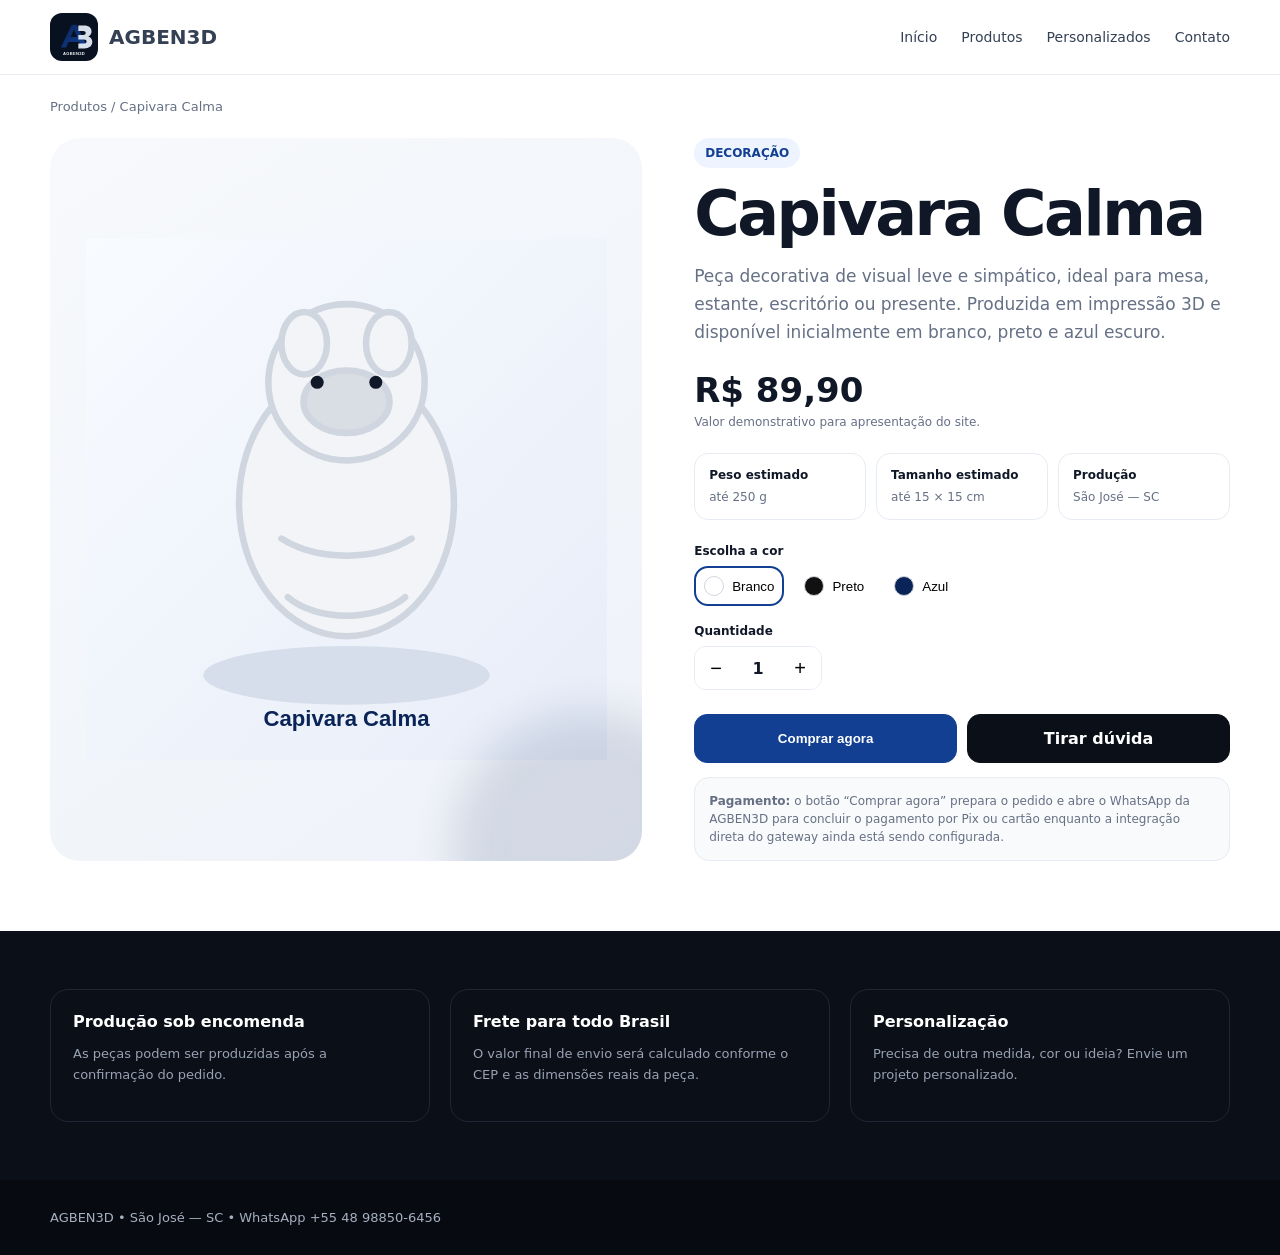
==== produto.html @ 3e8972e5 "Criar página de detalhes do produto" ====
<!doctype html><html lang="pt-BR"><head><meta charset="utf-8"><meta name="viewport" content="width=device-width,initial-scale=1"><title>Produto — AGBEN3D</title><style>:root{--b:#123f91;--bd:#0b2458;--k:#0b0f18;--m:#667085;--l:#e7ebf2;--s:#f7f9fc}*{box-sizing:border-box}body{margin:0;font-family:Inter,system-ui,sans-serif;color:#101828;background:#fff}a{text-decoration:none;color:inherit}.wrap{width:min(1180px,calc(100% - 32px));margin:auto}header{position:sticky;top:0;z-index:20;background:rgba(255,255,255,.96);backdrop-filter:blur(14px);border-bottom:1px solid var(--l)}.nav{height:74px;display:flex;align-items:center;gap:24px}.brand{display:flex;align-items:center;gap:11px;margin-right:auto}.brand img{width:48px;height:48px;border-radius:12px}.brand b{font-size:20px}.nav a{font-size:14px;color:#344054}.crumb{padding:24px 0;color:#667085;font-size:13px}.product{display:grid;grid-template-columns:1.05fr .95fr;gap:52px;padding-bottom:70px}.visual{background:linear-gradient(145deg,#f7f9fc,#eef2f8);border-radius:30px;overflow:hidden;min-height:560px;display:grid;place-items:center;position:relative}.visual:after{content:"";position:absolute;inset:auto -80px -120px auto;width:270px;height:270px;border-radius:50%;background:#0b2458;filter:blur(20px);opacity:.12}.visual img{width:88%;height:88%;object-fit:contain;transition:.35s}.visual:hover img{transform:scale(1.025)}.tag{display:inline-flex;background:#eef4ff;color:var(--b);padding:8px 11px;border-radius:999px;font-size:12px;font-weight:800}.info h1{font-size:clamp(38px,5vw,62px);line-height:1;letter-spacing:-.04em;margin:15px 0}.desc{font-size:17px;line-height:1.65;color:#667085}.price{font-size:34px;font-weight:900;margin:24px 0 5px}.small{font-size:12px;color:#667085}.specs{display:grid;grid-template-columns:repeat(3,1fr);gap:10px;margin:24px 0}.spec{border:1px solid var(--l);border-radius:14px;padding:14px;background:#fff}.spec b{display:block;font-size:12px;margin-bottom:4px}.spec span{color:#667085;font-size:12px}.label{font-size:12px;font-weight:800;margin:18px 0 8px}.colors{display:flex;gap:10px}.color{border:2px solid transparent;border-radius:14px;padding:8px;display:flex;gap:8px;align-items:center;background:#fff;cursor:pointer}.color.active{border-color:var(--b)}.dot{width:20px;height:20px;border-radius:50%;border:1px solid #d0d5dd}.w{background:#fff}.k{background:#111}.n{background:#0b2458}.qty{display:flex;align-items:center;border:1px solid var(--l);border-radius:12px;width:max-content;overflow:hidden}.qty button{width:42px;height:42px;border:0;background:#fff;font-size:20px;cursor:pointer}.qty span{width:42px;text-align:center;font-weight:800}.buyrow{display:grid;grid-template-columns:1fr 1fr;gap:10px;margin-top:24px}.btn{border:1px solid var(--l);border-radius:13px;padding:14px 16px;text-align:center;font-weight:850;cursor:pointer;background:#fff}.btn.primary{background:var(--b);color:#fff;border-color:var(--b)}.btn.black{background:#0b0f18;color:#fff;border-color:#0b0f18}.notice{margin-top:14px;background:#f9fafb;border:1px solid var(--l);border-radius:15px;padding:14px;color:#667085;font-size:12px;line-height:1.5}.blackband{background:#0b0f18;color:white;padding:58px 0}.blackband .grid{display:grid;grid-template-columns:repeat(3,1fr);gap:20px}.blackband article{border:1px solid #202633;border-radius:18px;padding:22px}.blackband p{color:#98a2b3;line-height:1.6;font-size:13px}footer{background:#070a10;color:#a7b0c0;padding:30px 0;font-size:13px}@media(max-width:850px){.nav>a:not(.brand){display:none}.product{grid-template-columns:1fr}.visual{min-height:390px}.specs{grid-template-columns:1fr 1fr}.blackband .grid{grid-template-columns:1fr}}@media(max-width:540px){.buyrow{grid-template-columns:1fr}.specs{grid-template-columns:1fr}}</style></head><body><header><div class="wrap nav"><a class="brand" href="index.html"><img src="assets/logo.svg"><b>AGBEN3D</b></a><a href="index.html">Início</a><a href="produtos.html">Produtos</a><a href="index.html#personalizados">Personalizados</a><a href="index.html#contato">Contato</a></div></header><main class="wrap"><div class="crumb"><a href="produtos.html">Produtos</a> / <span id="crumb">Produto</span></div><section class="product"><div class="visual"><img id="image" src="assets/capivara.svg" alt="Produto AGBEN3D"></div><div class="info"><span class="tag" id="cat">DECORAÇÃO</span><h1 id="name">Capivara Calma</h1><p class="desc" id="desc"></p><div class="price" id="price">R$ 89,90</div><div class="small">Valor demonstrativo para apresentação do site.</div><div class="specs"><div class="spec"><b>Peso estimado</b><span>até 250 g</span></div><div class="spec"><b>Tamanho estimado</b><span>até 15 × 15 cm</span></div><div class="spec"><b>Produção</b><span>São José — SC</span></div></div><div class="label">Escolha a cor</div><div class="colors"><button class="color active" data-color="Branco"><span class="dot w"></span>Branco</button><button class="color" data-color="Preto"><span class="dot k"></span>Preto</button><button class="color" data-color="Azul escuro"><span class="dot n"></span>Azul</button></div><div class="label">Quantidade</div><div class="qty"><button id="minus">−</button><span id="q">1</span><button id="plus">+</button></div><div class="buyrow"><button class="btn primary" id="buy">Comprar agora</button><a class="btn black" href="https://wa.me/5548988506456" target="_blank">Tirar dúvida</a></div><div class="notice"><b>Pagamento:</b> o botão “Comprar agora” prepara o pedido e abre o WhatsApp da AGBEN3D para concluir o pagamento por Pix ou cartão enquanto a integração direta do gateway ainda está sendo configurada.</div></div></section></main><section class="blackband"><div class="wrap"><div class="grid"><article><b>Produção sob encomenda</b><p>As peças podem ser produzidas após a confirmação do pedido.</p></article><article><b>Frete para todo Brasil</b><p>O valor final de envio será calculado conforme o CEP e as dimensões reais da peça.</p></article><article><b>Personalização</b><p>Precisa de outra medida, cor ou ideia? Envie um projeto personalizado.</p></article></div></div></section><footer><div class="wrap">AGBEN3D • São José — SC • WhatsApp +55 48 98850-6456</div></footer><script>const data={capivara:{n:'Capivara Calma',c:'Decoração',p:'89,90',i:'assets/capivara.svg',d:'Peça decorativa de visual leve e simpático, ideal para mesa, estante, escritório ou presente. Produzida em impressão 3D e disponível inicialmente em branco, preto e azul escuro.'},gatos:{n:'Gatos Decorativos',c:'Decoração',p:'99,90',i:'assets/gatos.svg',d:'Kit decorativo com dois gatos de linhas modernas, pensado para salas, quartos, escritórios e espaços criativos.'},'gato-geometrico':{n:'Gato Geométrico',c:'Decoração',p:'79,90',i:'assets/gato-geometrico.svg',d:'Escultura de gato com linguagem geométrica e acabamento contemporâneo. Uma peça compacta para decoração moderna.'},leitor:{n:'Leitor Abstrato',c:'Presentes',p:'89,90',i:'assets/leitor.svg',d:'Escultura abstrata inspirada em leitura e tranquilidade. Combina com estantes, bibliotecas, salas e escritórios.'},'suporte-livros':{n:'Suporte para Livros',c:'Organização',p:'69,90',i:'assets/suporte-livros.svg',d:'Aparador decorativo para organizar livros com personalidade, unindo função e estética em uma única peça.'}};const id=new URLSearchParams(location.search).get('id')||'capivara',x=data[id]||data.capivara;name.textContent=x.n;crumb.textContent=x.n;cat.textContent=x.c.toUpperCase();price.textContent='R$ '+x.p;image.src=x.i;desc.textContent=x.d;let qty=1,color='Branco';const q=document.getElementById('q');plus.onclick=()=>q.textContent=++qty;minus.onclick=()=>{qty=Math.max(1,qty-1);q.textContent=qty};document.querySelectorAll('.color').forEach(b=>b.onclick=()=>{document.querySelectorAll('.color').forEach(z=>z.classList.remove('active'));b.classList.add('active');color=b.dataset.color});buy.onclick=()=>{const msg=`Olá AGBEN3D! Quero comprar:%0A%0AProduto: ${encodeURIComponent(x.n)}%0ACor: ${encodeURIComponent(color)}%0AQuantidade: ${qty}%0AValor unitário: R$ ${x.p}%0A%0AQuero finalizar o pagamento e calcular o frete.`;location.href='https://wa.me/5548988506456?text='+msg}</script></body></html>
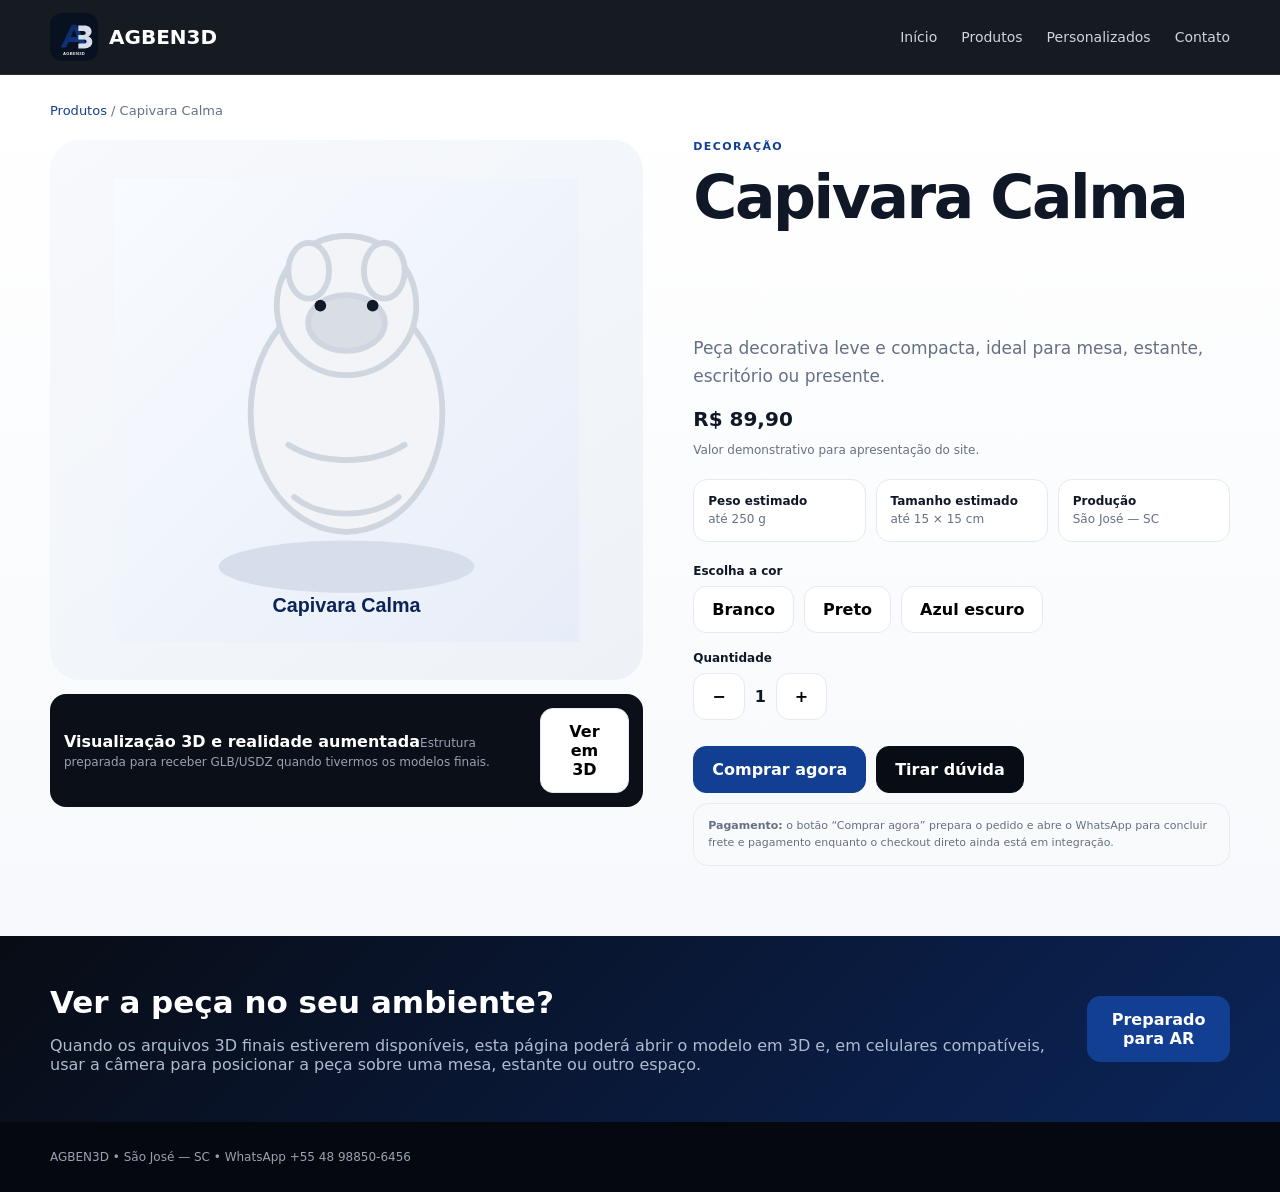
==== commit f89e87f0: "Preparar página de produto para visualização 3D e AR" ====
--- a/produto.html
+++ b/produto.html
@@ -1 +1 @@
-<!doctype html><html lang="pt-BR"><head><meta charset="utf-8"><meta name="viewport" content="width=device-width,initial-scale=1"><title>Produto — AGBEN3D</title><style>:root{--b:#123f91;--bd:#0b2458;--k:#0b0f18;--m:#667085;--l:#e7ebf2;--s:#f7f9fc}*{box-sizing:border-box}body{margin:0;font-family:Inter,system-ui,sans-serif;color:#101828;background:#fff}a{text-decoration:none;color:inherit}.wrap{width:min(1180px,calc(100% - 32px));margin:auto}header{position:sticky;top:0;z-index:20;background:rgba(255,255,255,.96);backdrop-filter:blur(14px);border-bottom:1px solid var(--l)}.nav{height:74px;display:flex;align-items:center;gap:24px}.brand{display:flex;align-items:center;gap:11px;margin-right:auto}.brand img{width:48px;height:48px;border-radius:12px}.brand b{font-size:20px}.nav a{font-size:14px;color:#344054}.crumb{padding:24px 0;color:#667085;font-size:13px}.product{display:grid;grid-template-columns:1.05fr .95fr;gap:52px;padding-bottom:70px}.visual{background:linear-gradient(145deg,#f7f9fc,#eef2f8);border-radius:30px;overflow:hidden;min-height:560px;display:grid;place-items:center;position:relative}.visual:after{content:"";position:absolute;inset:auto -80px -120px auto;width:270px;height:270px;border-radius:50%;background:#0b2458;filter:blur(20px);opacity:.12}.visual img{width:88%;height:88%;object-fit:contain;transition:.35s}.visual:hover img{transform:scale(1.025)}.tag{display:inline-flex;background:#eef4ff;color:var(--b);padding:8px 11px;border-radius:999px;font-size:12px;font-weight:800}.info h1{font-size:clamp(38px,5vw,62px);line-height:1;letter-spacing:-.04em;margin:15px 0}.desc{font-size:17px;line-height:1.65;color:#667085}.price{font-size:34px;font-weight:900;margin:24px 0 5px}.small{font-size:12px;color:#667085}.specs{display:grid;grid-template-columns:repeat(3,1fr);gap:10px;margin:24px 0}.spec{border:1px solid var(--l);border-radius:14px;padding:14px;background:#fff}.spec b{display:block;font-size:12px;margin-bottom:4px}.spec span{color:#667085;font-size:12px}.label{font-size:12px;font-weight:800;margin:18px 0 8px}.colors{display:flex;gap:10px}.color{border:2px solid transparent;border-radius:14px;padding:8px;display:flex;gap:8px;align-items:center;background:#fff;cursor:pointer}.color.active{border-color:var(--b)}.dot{width:20px;height:20px;border-radius:50%;border:1px solid #d0d5dd}.w{background:#fff}.k{background:#111}.n{background:#0b2458}.qty{display:flex;align-items:center;border:1px solid var(--l);border-radius:12px;width:max-content;overflow:hidden}.qty button{width:42px;height:42px;border:0;background:#fff;font-size:20px;cursor:pointer}.qty span{width:42px;text-align:center;font-weight:800}.buyrow{display:grid;grid-template-columns:1fr 1fr;gap:10px;margin-top:24px}.btn{border:1px solid var(--l);border-radius:13px;padding:14px 16px;text-align:center;font-weight:850;cursor:pointer;background:#fff}.btn.primary{background:var(--b);color:#fff;border-color:var(--b)}.btn.black{background:#0b0f18;color:#fff;border-color:#0b0f18}.notice{margin-top:14px;background:#f9fafb;border:1px solid var(--l);border-radius:15px;padding:14px;color:#667085;font-size:12px;line-height:1.5}.blackband{background:#0b0f18;color:white;padding:58px 0}.blackband .grid{display:grid;grid-template-columns:repeat(3,1fr);gap:20px}.blackband article{border:1px solid #202633;border-radius:18px;padding:22px}.blackband p{color:#98a2b3;line-height:1.6;font-size:13px}footer{background:#070a10;color:#a7b0c0;padding:30px 0;font-size:13px}@media(max-width:850px){.nav>a:not(.brand){display:none}.product{grid-template-columns:1fr}.visual{min-height:390px}.specs{grid-template-columns:1fr 1fr}.blackband .grid{grid-template-columns:1fr}}@media(max-width:540px){.buyrow{grid-template-columns:1fr}.specs{grid-template-columns:1fr}}</style></head><body><header><div class="wrap nav"><a class="brand" href="index.html"><img src="assets/logo.svg"><b>AGBEN3D</b></a><a href="index.html">Início</a><a href="produtos.html">Produtos</a><a href="index.html#personalizados">Personalizados</a><a href="index.html#contato">Contato</a></div></header><main class="wrap"><div class="crumb"><a href="produtos.html">Produtos</a> / <span id="crumb">Produto</span></div><section class="product"><div class="visual"><img id="image" src="assets/capivara.svg" alt="Produto AGBEN3D"></div><div class="info"><span class="tag" id="cat">DECORAÇÃO</span><h1 id="name">Capivara Calma</h1><p class="desc" id="desc"></p><div class="price" id="price">R$ 89,90</div><div class="small">Valor demonstrativo para apresentação do site.</div><div class="specs"><div class="spec"><b>Peso estimado</b><span>até 250 g</span></div><div class="spec"><b>Tamanho estimado</b><span>até 15 × 15 cm</span></div><div class="spec"><b>Produção</b><span>São José — SC</span></div></div><div class="label">Escolha a cor</div><div class="colors"><button class="color active" data-color="Branco"><span class="dot w"></span>Branco</button><button class="color" data-color="Preto"><span class="dot k"></span>Preto</button><button class="color" data-color="Azul escuro"><span class="dot n"></span>Azul</button></div><div class="label">Quantidade</div><div class="qty"><button id="minus">−</button><span id="q">1</span><button id="plus">+</button></div><div class="buyrow"><button class="btn primary" id="buy">Comprar agora</button><a class="btn black" href="https://wa.me/5548988506456" target="_blank">Tirar dúvida</a></div><div class="notice"><b>Pagamento:</b> o botão “Comprar agora” prepara o pedido e abre o WhatsApp da AGBEN3D para concluir o pagamento por Pix ou cartão enquanto a integração direta do gateway ainda está sendo configurada.</div></div></section></main><section class="blackband"><div class="wrap"><div class="grid"><article><b>Produção sob encomenda</b><p>As peças podem ser produzidas após a confirmação do pedido.</p></article><article><b>Frete para todo Brasil</b><p>O valor final de envio será calculado conforme o CEP e as dimensões reais da peça.</p></article><article><b>Personalização</b><p>Precisa de outra medida, cor ou ideia? Envie um projeto personalizado.</p></article></div></div></section><footer><div class="wrap">AGBEN3D • São José — SC • WhatsApp +55 48 98850-6456</div></footer><script>const data={capivara:{n:'Capivara Calma',c:'Decoração',p:'89,90',i:'assets/capivara.svg',d:'Peça decorativa de visual leve e simpático, ideal para mesa, estante, escritório ou presente. Produzida em impressão 3D e disponível inicialmente em branco, preto e azul escuro.'},gatos:{n:'Gatos Decorativos',c:'Decoração',p:'99,90',i:'assets/gatos.svg',d:'Kit decorativo com dois gatos de linhas modernas, pensado para salas, quartos, escritórios e espaços criativos.'},'gato-geometrico':{n:'Gato Geométrico',c:'Decoração',p:'79,90',i:'assets/gato-geometrico.svg',d:'Escultura de gato com linguagem geométrica e acabamento contemporâneo. Uma peça compacta para decoração moderna.'},leitor:{n:'Leitor Abstrato',c:'Presentes',p:'89,90',i:'assets/leitor.svg',d:'Escultura abstrata inspirada em leitura e tranquilidade. Combina com estantes, bibliotecas, salas e escritórios.'},'suporte-livros':{n:'Suporte para Livros',c:'Organização',p:'69,90',i:'assets/suporte-livros.svg',d:'Aparador decorativo para organizar livros com personalidade, unindo função e estética em uma única peça.'}};const id=new URLSearchParams(location.search).get('id')||'capivara',x=data[id]||data.capivara;name.textContent=x.n;crumb.textContent=x.n;cat.textContent=x.c.toUpperCase();price.textContent='R$ '+x.p;image.src=x.i;desc.textContent=x.d;let qty=1,color='Branco';const q=document.getElementById('q');plus.onclick=()=>q.textContent=++qty;minus.onclick=()=>{qty=Math.max(1,qty-1);q.textContent=qty};document.querySelectorAll('.color').forEach(b=>b.onclick=()=>{document.querySelectorAll('.color').forEach(z=>z.classList.remove('active'));b.classList.add('active');color=b.dataset.color});buy.onclick=()=>{const msg=`Olá AGBEN3D! Quero comprar:%0A%0AProduto: ${encodeURIComponent(x.n)}%0ACor: ${encodeURIComponent(color)}%0AQuantidade: ${qty}%0AValor unitário: R$ ${x.p}%0A%0AQuero finalizar o pagamento e calcular o frete.`;location.href='https://wa.me/5548988506456?text='+msg}</script></body></html>+<!doctype html><html lang="pt-BR"><head><meta charset="utf-8"><meta name="viewport" content="width=device-width,initial-scale=1"><title>Produto — AGBEN3D</title><link rel="icon" type="image/svg+xml" href="assets/favicon.svg"><link rel="stylesheet" href="assets/v4.css"></head><body><header><div class="wrap nav"><a class="brand" href="index.html"><img src="assets/logo.svg" alt="AGBEN3D"><b>AGBEN3D</b></a><a href="index.html">Início</a><a href="produtos.html">Produtos</a><a href="index.html#personalizados">Personalizados</a><a href="index.html#contato">Contato</a></div></header><main class="productPage"><div class="wrap"><div style="padding:0 0 22px;color:#667085;font-size:13px"><a href="produtos.html" style="color:#123f91">Produtos</a> / <span id="crumb">Produto</span></div><section class="productGrid"><div><div class="productVisual"><img id="image" src="assets/capivara.svg" alt="Produto AGBEN3D"></div><div class="viewerBox"><div><b>Visualização 3D e realidade aumentada</b><span>Estrutura preparada para receber GLB/USDZ quando tivermos os modelos finais.</span></div><button class="btn" id="viewerBtn">Ver em 3D</button></div></div><div class="productInfo"><div class="eyebrow" id="cat">DECORAÇÃO</div><h1 id="name">Capivara Calma</h1><p class="desc" id="desc"></p><div class="price" id="price">R$ 89,90</div><div style="font-size:12px;color:#667085">Valor demonstrativo para apresentação do site.</div><div class="specs"><div class="spec"><b>Peso estimado</b><span>até 250 g</span></div><div class="spec"><b>Tamanho estimado</b><span>até 15 × 15 cm</span></div><div class="spec"><b>Produção</b><span>São José — SC</span></div></div><div style="font-size:12px;font-weight:800;margin:18px 0 8px">Escolha a cor</div><div id="colors" style="display:flex;gap:10px;flex-wrap:wrap"><button class="btn color active" data-color="Branco">Branco</button><button class="btn color" data-color="Preto">Preto</button><button class="btn color" data-color="Azul escuro">Azul escuro</button></div><div style="font-size:12px;font-weight:800;margin:18px 0 8px">Quantidade</div><div style="display:flex;align-items:center;gap:10px"><button class="btn" id="minus">−</button><b id="q">1</b><button class="btn" id="plus">+</button></div><div class="actions"><button class="btn primary" id="buy">Comprar agora</button><a class="btn black" href="https://wa.me/5548988506456" target="_blank">Tirar dúvida</a></div><div class="note" style="margin-top:14px;background:#f9fafb;border:1px solid #e7ebf2;border-radius:15px;padding:14px"><b>Pagamento:</b> o botão “Comprar agora” prepara o pedido e abre o WhatsApp para concluir frete e pagamento enquanto o checkout direto ainda está em integração.</div></div></section></div></main><section class="contactBand"><div class="wrap"><div><h2 style="font-size:31px;margin:0 0 8px">Ver a peça no seu ambiente?</h2><p>Quando os arquivos 3D finais estiverem disponíveis, esta página poderá abrir o modelo em 3D e, em celulares compatíveis, usar a câmera para posicionar a peça sobre uma mesa, estante ou outro espaço.</p></div><button class="btn primary" id="arBtn">Preparado para AR</button></div></section><footer><div class="wrap">AGBEN3D • São José — SC • WhatsApp +55 48 98850-6456</div></footer><script src="assets/v4.js"></script><script>const data=Object.fromEntries(AGBEN_PRODUCTS.map(x=>[x.id,x]));const id=new URLSearchParams(location.search).get('id')||'capivara',x=data[id]||AGBEN_PRODUCTS[0];name.textContent=x.n;crumb.textContent=x.n;cat.textContent=x.c.toUpperCase();price.textContent='R$ '+x.p;image.src=x.i;desc.textContent=x.d;let qty=1,color='Branco';plus.onclick=()=>q.textContent=++qty;minus.onclick=()=>{qty=Math.max(1,qty-1);q.textContent=qty};document.querySelectorAll('.color').forEach(b=>b.onclick=()=>{document.querySelectorAll('.color').forEach(z=>z.classList.remove('active'));b.classList.add('active');color=b.dataset.color});buy.onclick=()=>{const msg=`Olá AGBEN3D! Quero comprar:%0A%0AProduto: ${encodeURIComponent(x.n)}%0ACor: ${encodeURIComponent(color)}%0AQuantidade: ${qty}%0AValor unitário: R$ ${x.p}%0A%0AQuero finalizar o pagamento e calcular o frete.`;location.href='https://wa.me/5548988506456?text='+msg};function soon(){alert('A visualização 3D/AR já está preparada no layout. Assim que tivermos o modelo GLB/USDZ da peça, ativamos o giro 3D e a câmera do celular.')};viewerBtn.onclick=soon;arBtn.onclick=soon;</script></body></html>
--- a/assets/v4.css
+++ b/assets/v4.css
@@ -0,0 +1 @@
+:root{--b:#123f91;--bd:#0b2458;--k:#080c14;--k2:#111827;--m:#667085;--l:#e5e9f1;--s:#f6f8fb;--w:#fff;--sh:0 18px 50px rgba(8,15,28,.10)}*{box-sizing:border-box}html{scroll-behavior:smooth}body{margin:0;font-family:Inter,system-ui,-apple-system,sans-serif;color:#101828;background:#fff}a{text-decoration:none;color:inherit}button,input,select,textarea{font:inherit}.wrap{width:min(1180px,calc(100% - 32px));margin:auto}.reveal{opacity:0;transform:translateY(20px);transition:.7s ease}.reveal.on{opacity:1;transform:none}header{position:sticky;top:0;z-index:50;background:rgba(8,12,20,.94);backdrop-filter:blur(14px);border-bottom:1px solid rgba(255,255,255,.08);color:#fff}.nav{height:74px;display:flex;align-items:center;gap:24px}.brand{display:flex;align-items:center;gap:11px;margin-right:auto}.brand img{width:48px;height:48px;border-radius:12px}.brand b{font-size:20px}.nav>a:not(.brand){font-size:14px;color:#d0d5dd}.nav>a:hover{color:#8fb0ff}.hero{padding:64px 0 50px;background:linear-gradient(135deg,#fff 0 58%,#07101f 58% 78%,#123f91 100%);overflow:hidden}.heroGrid{display:grid;grid-template-columns:1fr 1fr;gap:48px;align-items:center}.eyebrow{font-size:11px;font-weight:900;letter-spacing:.13em;text-transform:uppercase;color:var(--b)}h1{font-size:clamp(48px,6vw,76px);line-height:.98;letter-spacing:-.045em;margin:18px 0;min-height:150px}.hero p{font-size:18px;line-height:1.65;color:var(--m);max-width:620px;min-height:62px}.actions{display:flex;gap:10px;flex-wrap:wrap;margin-top:26px}.btn{display:inline-flex;align-items:center;justify-content:center;border-radius:13px;padding:13px 18px;border:1px solid var(--l);font-weight:850;cursor:pointer;background:#fff;transition:.22s}.btn:hover{transform:translateY(-2px);box-shadow:0 12px 28px rgba(8,15,28,.10)}.btn.primary{background:var(--b);color:#fff;border-color:var(--b)}.btn.black{background:var(--k);color:#fff;border-color:var(--k)}.trust{display:flex;gap:14px;flex-wrap:wrap;margin-top:28px}.trust div{padding:12px 14px;border:1px solid var(--l);border-radius:14px;background:#fff;box-shadow:0 10px 24px rgba(8,15,28,.05);font-size:12px;color:#475467}.trust b{display:block;color:#101828;font-size:13px}.visual{position:relative;min-height:470px}.orb{position:absolute;width:380px;height:380px;border-radius:50%;right:30px;top:24px;background:radial-gradient(circle at 35% 30%,#315fc5,#123f91 35%,#071328 75%);animation:float 6s ease-in-out infinite}.show{position:absolute;border:1px solid rgba(255,255,255,.16);background:#fff;border-radius:26px;overflow:hidden;box-shadow:0 22px 55px rgba(0,0,0,.22);transition:.45s;animation:float 7s ease-in-out infinite}.show.main{width:290px;height:330px;right:145px;top:68px;transform:rotate(-2deg)}.show.side{width:205px;height:230px;right:0;bottom:4px;transform:rotate(3deg);animation-delay:-2s}.show img{width:100%;height:100%;object-fit:cover}.blackStrip{background:#080c14;color:#fff}.blackStrip .wrap{display:grid;grid-template-columns:repeat(3,1fr);gap:1px;background:#202633}.blackStrip div>div{background:#080c14;padding:23px}.blackStrip span{display:block;color:#98a2b3;font-size:12px;margin-top:5px}.section{padding:74px 0}.head{display:flex;justify-content:space-between;gap:20px;align-items:end;margin-bottom:28px}.head h2{margin:0 0 7px;font-size:36px;letter-spacing:-.03em}.head p{margin:0;color:var(--m)}.link{color:var(--b);font-weight:850}.products{display:grid;grid-template-columns:repeat(5,1fr);gap:16px}.card{border:1px solid var(--l);border-radius:20px;overflow:hidden;background:#fff;box-shadow:0 10px 28px rgba(16,24,40,.05);transition:.28s}.card:hover{transform:translateY(-6px);box-shadow:0 18px 38px rgba(16,24,40,.11)}.pic{aspect-ratio:1/1;background:var(--s);overflow:hidden}.pic img{width:100%;height:100%;object-fit:cover;transition:.35s}.card:hover img{transform:scale(1.04)}.cb{padding:15px}.cb small{color:var(--b);font-weight:850}.cb h3{font-size:16px;margin:6px 0}.price{font-size:20px;font-weight:900;margin:12px 0}.meta{font-size:11px;color:var(--m);display:flex;gap:8px;flex-wrap:wrap}.view{display:block;margin-top:13px;padding:10px;text-align:center;border-radius:11px;background:#f7f9fc;border:1px solid var(--l);font-size:12px;font-weight:850}.projectSection{padding:78px 0;background:linear-gradient(180deg,#f6f8fb,#fff)}.project{display:grid;grid-template-columns:.9fr 1.1fr;gap:24px}.idea{background:linear-gradient(145deg,#080c14 0,#111827 55%,#0b2458 100%);color:#fff;border-radius:30px;padding:38px;position:relative;overflow:hidden;box-shadow:var(--sh)}.idea:before{content:"3D";position:absolute;right:-10px;bottom:-34px;font-size:170px;font-weight:900;color:rgba(255,255,255,.045)}.idea h2{font-size:44px;line-height:1.02;letter-spacing:-.04em;margin:14px 0}.idea p{color:#c6cfdd;line-height:1.7}.steps{display:grid;gap:12px;margin-top:28px}.step{display:flex;gap:12px}.num{width:32px;height:32px;flex:0 0 32px;border-radius:50%;display:grid;place-items:center;background:#fff;color:#0b2458;font-weight:900}.step b{display:block}.step span{color:#98a2b3;font-size:12px}.form{background:#fff;border:1px solid var(--l);border-radius:30px;padding:28px;box-shadow:var(--sh)}.form h3{font-size:27px;margin:0 0 6px}.form>p{color:var(--m);font-size:13px;margin:0 0 22px}.fields{display:grid;grid-template-columns:1fr 1fr;gap:13px}.field{display:grid;gap:6px}.field.full{grid-column:1/-1}.field label{font-size:11px;font-weight:850;color:#344054}.field input,.field select,.field textarea{border:1px solid #d8dee8;border-radius:12px;padding:12px 13px;outline:none}.field input:focus,.field select:focus,.field textarea:focus{border-color:#7898dc;box-shadow:0 0 0 3px rgba(18,63,145,.08)}.field textarea{min-height:105px;resize:vertical}.note{font-size:11px!important;line-height:1.5;color:#667085!important;margin-top:10px!important}.form .btn{width:100%;margin-top:16px}.how{display:grid;grid-template-columns:repeat(3,1fr);gap:18px}.how article{border:1px solid var(--l);border-radius:20px;padding:24px;background:#fff;transition:.25s}.how article:hover{transform:translateY(-4px)}.how p{color:var(--m);font-size:13px;line-height:1.55}.contactBand{background:linear-gradient(135deg,#080c14,#0b2458);color:#fff;padding:48px 0}.contactBand .wrap{display:flex;justify-content:space-between;gap:24px;align-items:center}.contactBand p{color:#aebbd1;margin-bottom:0}footer{background:#05080e;color:#98a2b3;padding:28px 0;font-size:12px}.wa{position:fixed;right:18px;bottom:18px;width:56px;height:56px;border-radius:50%;display:grid;place-items:center;background:#123f91;color:#fff;font-weight:900;box-shadow:0 12px 26px rgba(18,63,145,.3);z-index:60}.catalogHero{padding:58px 0;background:linear-gradient(135deg,#fff 0 55%,#080c14 55% 78%,#123f91 100%)}.catalogHero h1{font-size:clamp(40px,6vw,68px);margin:0 0 14px;max-width:700px}.catalogHero p{max-width:650px;color:var(--m);font-size:17px;line-height:1.6}.tools{display:flex;justify-content:space-between;gap:16px;align-items:center;padding:30px 0 20px}.filters{display:flex;gap:8px;flex-wrap:wrap}.filter{border:1px solid var(--l);background:#fff;padding:9px 13px;border-radius:999px;cursor:pointer}.filter.active{background:var(--k);color:#fff;border-color:var(--k)}.grid4{display:grid;grid-template-columns:repeat(4,1fr);gap:16px;padding-bottom:68px}.grid4 .card .body{padding:14px}.grid4 .card .body h3{font-size:16px;margin:6px 0}.grid4 .card .body p{font-size:12px;color:var(--m);line-height:1.45;min-height:52px}.grid4 .card .img{aspect-ratio:1/1;background:var(--s)}.grid4 .card .img img{width:100%;height:100%;object-fit:cover}.grid4 .price{font-size:19px}.catalogActions{display:flex;gap:8px;margin-top:12px}.catalogActions a{flex:1;text-align:center;padding:9px;border-radius:10px;border:1px solid var(--l);font-size:12px;font-weight:850}.catalogActions .buy{background:var(--b);color:#fff;border-color:var(--b)}.productPage{padding:28px 0 70px;background:linear-gradient(180deg,#fff,#f7f9fc)}.productGrid{display:grid;grid-template-columns:1.05fr .95fr;gap:50px}.productVisual{background:linear-gradient(145deg,#f7f9fc,#eef2f8);border-radius:30px;min-height:540px;display:grid;place-items:center;overflow:hidden;position:relative}.productVisual img{width:86%;height:86%;object-fit:contain}.viewerBox{margin-top:14px;padding:14px;border-radius:16px;background:#0b0f18;color:#fff;display:flex;justify-content:space-between;gap:10px;align-items:center}.viewerBox span{font-size:12px;color:#98a2b3}.productInfo h1{font-size:clamp(38px,5vw,60px);line-height:1;letter-spacing:-.04em;margin:14px 0}.productInfo .desc{font-size:17px;color:var(--m);line-height:1.65}.specs{display:grid;grid-template-columns:repeat(3,1fr);gap:10px;margin:22px 0}.spec{border:1px solid var(--l);border-radius:14px;padding:14px;background:#fff}.spec b{display:block;font-size:12px}.spec span{font-size:12px;color:var(--m)}@keyframes float{0%,100%{translate:0 0}50%{translate:0 -10px}}@media(max-width:960px){.nav>a:not(.brand){display:none}.heroGrid,.project,.productGrid{grid-template-columns:1fr}.products{grid-template-columns:repeat(2,1fr)}.grid4{grid-template-columns:repeat(2,1fr)}.visual{min-height:420px}.blackStrip .wrap{grid-template-columns:1fr}.how{grid-template-columns:1fr}.contactBand .wrap{display:block}}@media(max-width:620px){.wrap{width:min(100% - 22px,1180px)}.hero{padding-top:38px;background:linear-gradient(180deg,#fff,#f6f8fb)}.catalogHero{background:linear-gradient(180deg,#fff,#f6f8fb)}.visual{min-height:315px}.orb{width:250px;height:250px}.show.main{width:190px;height:220px;right:60px;top:45px}.show.side{width:130px;height:145px}.products{display:flex;overflow:auto}.card{min-width:78vw}.fields{grid-template-columns:1fr}.field.full{grid-column:auto}.idea h2{font-size:36px}.head,.tools{display:block}.head .link{display:inline-block;margin-top:12px}.filters{margin-top:14px}.grid4{grid-template-columns:1fr 1fr;gap:12px}.grid4 .card .body p{display:none}.productVisual{min-height:360px}.specs{grid-template-columns:1fr 1fr}}
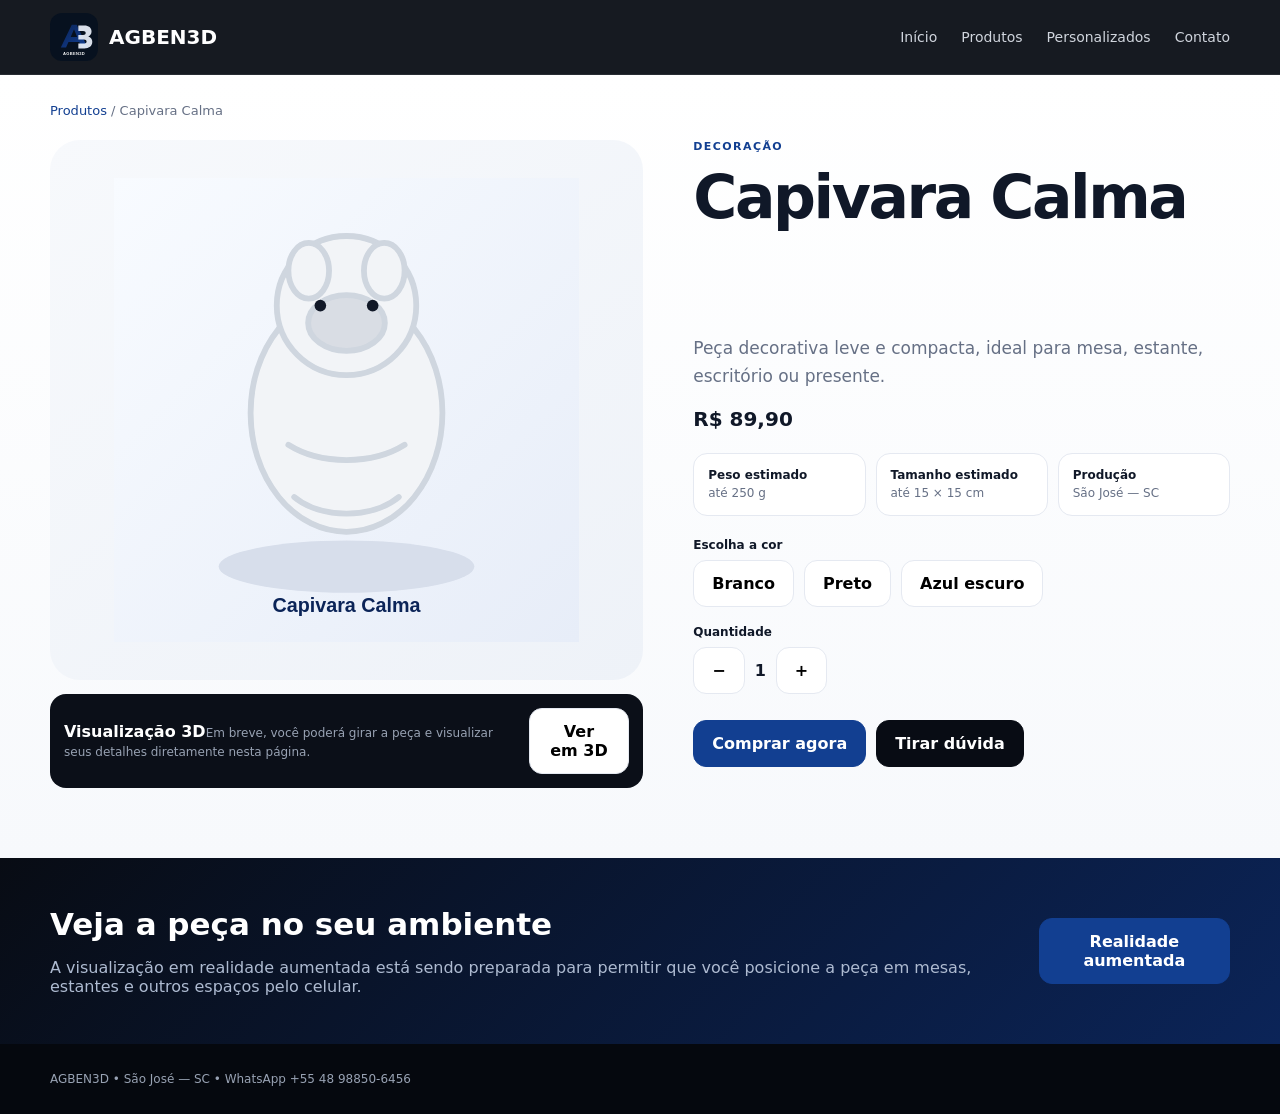
==== commit 5ed53c9d: "V5.6: professionalize product page and add purchase guidance modal" ====
--- a/produto.html
+++ b/produto.html
@@ -1 +1 @@
-<!doctype html><html lang="pt-BR"><head><meta charset="utf-8"><meta name="viewport" content="width=device-width,initial-scale=1"><title>Produto — AGBEN3D</title><link rel="icon" type="image/svg+xml" href="assets/favicon.svg"><link rel="stylesheet" href="assets/v4.css"></head><body><header><div class="wrap nav"><a class="brand" href="index.html"><img src="assets/logo.svg" alt="AGBEN3D"><b>AGBEN3D</b></a><a href="index.html">Início</a><a href="produtos.html">Produtos</a><a href="index.html#personalizados">Personalizados</a><a href="index.html#contato">Contato</a></div></header><main class="productPage"><div class="wrap"><div style="padding:0 0 22px;color:#667085;font-size:13px"><a href="produtos.html" style="color:#123f91">Produtos</a> / <span id="crumb">Produto</span></div><section class="productGrid"><div><div class="productVisual"><img id="image" src="assets/capivara.svg" alt="Produto AGBEN3D"></div><div class="viewerBox"><div><b>Visualização 3D e realidade aumentada</b><span>Estrutura preparada para receber GLB/USDZ quando tivermos os modelos finais.</span></div><button class="btn" id="viewerBtn">Ver em 3D</button></div></div><div class="productInfo"><div class="eyebrow" id="cat">DECORAÇÃO</div><h1 id="name">Capivara Calma</h1><p class="desc" id="desc"></p><div class="price" id="price">R$ 89,90</div><div style="font-size:12px;color:#667085">Valor demonstrativo para apresentação do site.</div><div class="specs"><div class="spec"><b>Peso estimado</b><span>até 250 g</span></div><div class="spec"><b>Tamanho estimado</b><span>até 15 × 15 cm</span></div><div class="spec"><b>Produção</b><span>São José — SC</span></div></div><div style="font-size:12px;font-weight:800;margin:18px 0 8px">Escolha a cor</div><div id="colors" style="display:flex;gap:10px;flex-wrap:wrap"><button class="btn color active" data-color="Branco">Branco</button><button class="btn color" data-color="Preto">Preto</button><button class="btn color" data-color="Azul escuro">Azul escuro</button></div><div style="font-size:12px;font-weight:800;margin:18px 0 8px">Quantidade</div><div style="display:flex;align-items:center;gap:10px"><button class="btn" id="minus">−</button><b id="q">1</b><button class="btn" id="plus">+</button></div><div class="actions"><button class="btn primary" id="buy">Comprar agora</button><a class="btn black" href="https://wa.me/5548988506456" target="_blank">Tirar dúvida</a></div><div class="note" style="margin-top:14px;background:#f9fafb;border:1px solid #e7ebf2;border-radius:15px;padding:14px"><b>Pagamento:</b> o botão “Comprar agora” prepara o pedido e abre o WhatsApp para concluir frete e pagamento enquanto o checkout direto ainda está em integração.</div></div></section></div></main><section class="contactBand"><div class="wrap"><div><h2 style="font-size:31px;margin:0 0 8px">Ver a peça no seu ambiente?</h2><p>Quando os arquivos 3D finais estiverem disponíveis, esta página poderá abrir o modelo em 3D e, em celulares compatíveis, usar a câmera para posicionar a peça sobre uma mesa, estante ou outro espaço.</p></div><button class="btn primary" id="arBtn">Preparado para AR</button></div></section><footer><div class="wrap">AGBEN3D • São José — SC • WhatsApp +55 48 98850-6456</div></footer><script src="assets/v4.js"></script><script>const data=Object.fromEntries(AGBEN_PRODUCTS.map(x=>[x.id,x]));const id=new URLSearchParams(location.search).get('id')||'capivara',x=data[id]||AGBEN_PRODUCTS[0];name.textContent=x.n;crumb.textContent=x.n;cat.textContent=x.c.toUpperCase();price.textContent='R$ '+x.p;image.src=x.i;desc.textContent=x.d;let qty=1,color='Branco';plus.onclick=()=>q.textContent=++qty;minus.onclick=()=>{qty=Math.max(1,qty-1);q.textContent=qty};document.querySelectorAll('.color').forEach(b=>b.onclick=()=>{document.querySelectorAll('.color').forEach(z=>z.classList.remove('active'));b.classList.add('active');color=b.dataset.color});buy.onclick=()=>{const msg=`Olá AGBEN3D! Quero comprar:%0A%0AProduto: ${encodeURIComponent(x.n)}%0ACor: ${encodeURIComponent(color)}%0AQuantidade: ${qty}%0AValor unitário: R$ ${x.p}%0A%0AQuero finalizar o pagamento e calcular o frete.`;location.href='https://wa.me/5548988506456?text='+msg};function soon(){alert('A visualização 3D/AR já está preparada no layout. Assim que tivermos o modelo GLB/USDZ da peça, ativamos o giro 3D e a câmera do celular.')};viewerBtn.onclick=soon;arBtn.onclick=soon;</script></body></html>+<!doctype html><html lang="pt-BR"><head><meta charset="utf-8"><meta name="viewport" content="width=device-width,initial-scale=1"><title>Produto — AGBEN3D</title><link rel="icon" type="image/svg+xml" href="assets/favicon.svg"><link rel="stylesheet" href="assets/v4.css"><link rel="stylesheet" href="assets/v5.6.css"></head><body><header><div class="wrap nav"><a class="brand" href="index.html"><img src="assets/logo.svg" alt="AGBEN3D"><b>AGBEN3D</b></a><a href="index.html">Início</a><a href="produtos.html">Produtos</a><a href="index.html#personalizados">Personalizados</a><a href="index.html#contato">Contato</a></div></header><main class="productPage"><div class="wrap"><div style="padding:0 0 22px;color:#667085;font-size:13px"><a href="produtos.html" style="color:#123f91">Produtos</a> / <span id="crumb">Produto</span></div><section class="productGrid"><div><div class="productVisual"><img id="image" src="assets/capivara.svg" alt="Produto AGBEN3D"></div><div class="viewerBox"><div><b>Visualização 3D</b><span>Em breve, você poderá girar a peça e visualizar seus detalhes diretamente nesta página.</span></div><button class="btn" id="viewerBtn">Ver em 3D</button></div></div><div class="productInfo"><div class="eyebrow" id="cat">DECORAÇÃO</div><h1 id="name">Capivara Calma</h1><p class="desc" id="desc"></p><div class="price" id="price">R$ 89,90</div><div class="specs"><div class="spec"><b>Peso estimado</b><span>até 250 g</span></div><div class="spec"><b>Tamanho estimado</b><span>até 15 × 15 cm</span></div><div class="spec"><b>Produção</b><span>São José — SC</span></div></div><div style="font-size:12px;font-weight:800;margin:18px 0 8px">Escolha a cor</div><div id="colors" style="display:flex;gap:10px;flex-wrap:wrap"><button class="btn color active" data-color="Branco">Branco</button><button class="btn color" data-color="Preto">Preto</button><button class="btn color" data-color="Azul escuro">Azul escuro</button></div><div style="font-size:12px;font-weight:800;margin:18px 0 8px">Quantidade</div><div style="display:flex;align-items:center;gap:10px"><button class="btn" id="minus">−</button><b id="q">1</b><button class="btn" id="plus">+</button></div><div class="actions"><button class="btn primary" id="buy">Comprar agora</button><a class="btn black" href="https://wa.me/5548988506456" target="_blank">Tirar dúvida</a></div></div></section></div></main><section class="contactBand"><div class="wrap"><div><h2 style="font-size:31px;margin:0 0 8px">Veja a peça no seu ambiente</h2><p>A visualização em realidade aumentada está sendo preparada para permitir que você posicione a peça em mesas, estantes e outros espaços pelo celular.</p></div><button class="btn primary" id="arBtn">Realidade aumentada</button></div></section><footer><div class="wrap">AGBEN3D • São José — SC • WhatsApp +55 48 98850-6456</div></footer><div class="purchaseModal" id="purchaseModal" role="dialog" aria-modal="true" aria-labelledby="purchaseTitle"><div class="purchaseDialog"><button class="purchaseClose" id="purchaseClose" aria-label="Fechar">×</button><div class="purchaseIcon">✓</div><h2 id="purchaseTitle">Finalize sua compra com nosso atendimento</h2><p>No momento, o pagamento ainda não pode ser concluído diretamente pelo site. Fale com um de nossos atendentes pelo WhatsApp para confirmar frete, pagamento e concluir seu pedido.</p><div class="purchaseSummary"><b id="summaryProduct">Produto</b><span id="summaryDetails"></span></div><a class="btn primary purchaseCta" id="purchaseWhatsApp" href="#" target="_blank">Continuar pelo WhatsApp →</a></div></div><script src="assets/v4.js"></script><script>const data=Object.fromEntries(AGBEN_PRODUCTS.map(x=>[x.id,x]));const id=new URLSearchParams(location.search).get('id')||'capivara',x=data[id]||AGBEN_PRODUCTS[0];name.textContent=x.n;crumb.textContent=x.n;cat.textContent=x.c.toUpperCase();price.textContent='R$ '+x.p;image.src=x.i;desc.textContent=x.d;let qty=1,color='Branco';plus.onclick=()=>q.textContent=++qty;minus.onclick=()=>{qty=Math.max(1,qty-1);q.textContent=qty};document.querySelectorAll('.color').forEach(b=>b.onclick=()=>{document.querySelectorAll('.color').forEach(z=>z.classList.remove('active'));b.classList.add('active');color=b.dataset.color});const modal=document.getElementById('purchaseModal'),closeBtn=document.getElementById('purchaseClose'),wa=document.getElementById('purchaseWhatsApp');function openPurchase(){document.getElementById('summaryProduct').textContent=x.n;document.getElementById('summaryDetails').textContent=`Cor: ${color} • Quantidade: ${qty} • R$ ${x.p} cada`;const msg=`Olá AGBEN3D! Quero concluir a compra.%0A%0AProduto: ${encodeURIComponent(x.n)}%0ACor: ${encodeURIComponent(color)}%0AQuantidade: ${qty}%0AValor unitário: R$ ${x.p}%0A%0APodem me ajudar com frete e pagamento?`;wa.href='https://wa.me/5548988506456?text='+msg;modal.classList.add('open');document.body.style.overflow='hidden'}function closePurchase(){modal.classList.remove('open');document.body.style.overflow=''}buy.onclick=openPurchase;closeBtn.onclick=closePurchase;modal.onclick=e=>{if(e.target===modal)closePurchase()};document.addEventListener('keydown',e=>{if(e.key==='Escape')closePurchase()});function soon(){alert('Este recurso estará disponível em breve.')};viewerBtn.onclick=soon;arBtn.onclick=soon;</script></body></html>
--- a/assets/v5.6.css
+++ b/assets/v5.6.css
@@ -0,0 +1,72 @@
+/* V5.6 — refinamento profissional, mobile e modal de compra */
+
+/* HOME — compacta os benefícios no celular e evita o grande vazio */
+@media(max-width:680px){
+  .heroCopy{padding-bottom:18px!important}
+  .heroTextStage{height:260px!important}
+  .trustRow{
+    margin-top:14px!important;
+    gap:8px!important;
+  }
+  .trustItem{
+    min-height:58px!important;
+    padding:9px 11px!important;
+    border-radius:14px!important;
+  }
+  .trustIcon{
+    width:28px!important;height:28px!important;flex:0 0 28px!important;
+    border-radius:8px!important;
+  }
+  .trustIcon img{width:16px!important;height:16px!important}
+  .trustItem b{font-size:12px!important}
+  .trustItem span{font-size:10px!important}
+  .heroVisual{margin-top:-12px!important}
+  #produtos .sectionLink{
+    padding:12px 17px!important;
+    font-size:14px!important;
+    border-color:#c5d5f4!important;
+    background:#f5f8ff!important;
+  }
+}
+
+/* COPY/COMPONENTES PROFISSIONAIS */
+.professionalMuted{color:#667085;font-size:12px;line-height:1.55}
+
+/* PRODUTO — modal de compra */
+.purchaseModal{
+  position:fixed;inset:0;z-index:200;
+  display:none;align-items:center;justify-content:center;
+  padding:18px;background:rgba(5,9,16,.72);backdrop-filter:blur(8px)
+}
+.purchaseModal.open{display:flex}
+.purchaseDialog{
+  width:min(520px,100%);background:#fff;border-radius:24px;padding:26px;
+  box-shadow:0 28px 80px rgba(0,0,0,.28);position:relative
+}
+.purchaseClose{
+  position:absolute;right:14px;top:14px;width:34px;height:34px;border:0;border-radius:10px;
+  background:#f2f4f7;color:#344054;font-size:20px;cursor:pointer
+}
+.purchaseIcon{
+  width:44px;height:44px;border-radius:13px;display:grid;place-items:center;
+  background:#eef4ff;color:#123f91;font-weight:900;margin-bottom:16px
+}
+.purchaseDialog h2{font-size:27px;letter-spacing:-.03em;margin:0 38px 8px 0}
+.purchaseDialog p{margin:0;color:#667085;line-height:1.6;font-size:14px}
+.purchaseSummary{
+  margin:18px 0;padding:14px;border:1px solid #e4e9f1;border-radius:15px;background:#f8fafc
+}
+.purchaseSummary b{display:block;font-size:13px;margin-bottom:5px}
+.purchaseSummary span{display:block;color:#667085;font-size:12px;line-height:1.5}
+.purchaseCta{width:100%;margin-top:4px}
+
+/* Remove textos com cara de protótipo quando usados em produto */
+.productInfo .presentationNote{display:none}
+
+@media(max-width:620px){
+  .purchaseDialog{padding:22px 18px;border-radius:20px}
+  .purchaseDialog h2{font-size:23px}
+  .productGrid{gap:26px!important}
+  .viewerBox{align-items:flex-start!important;flex-direction:column!important}
+  .viewerBox .btn{width:100%}
+}
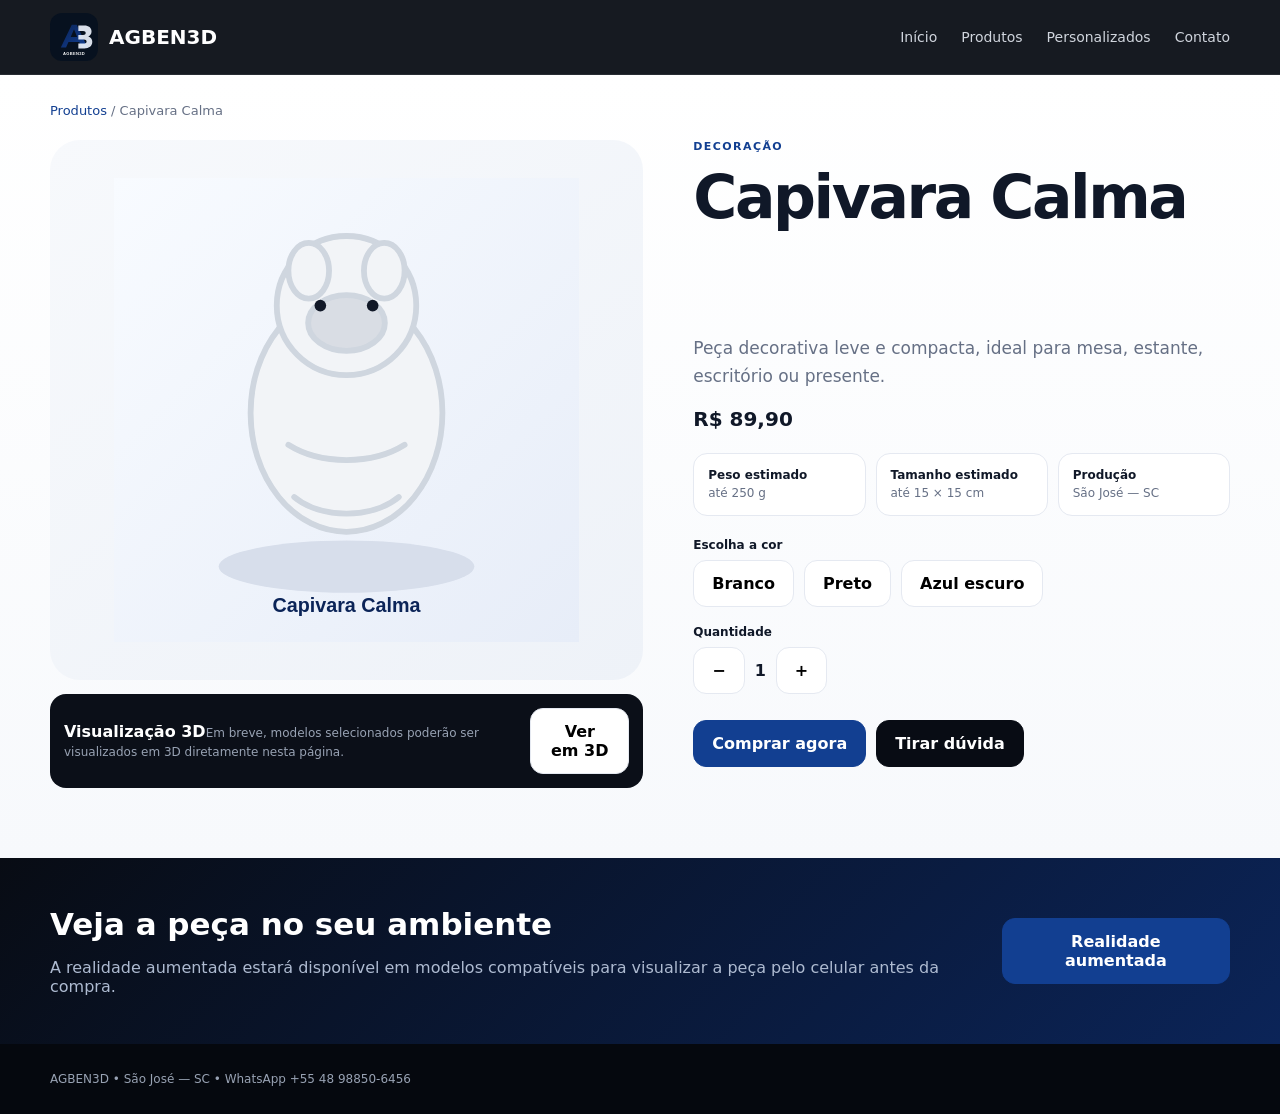
==== commit 9dcfcc1c: "V5.7: corrigir páginas individuais e revisar experiência de compra" ====
--- a/produto.html
+++ b/produto.html
@@ -1 +1 @@
-<!doctype html><html lang="pt-BR"><head><meta charset="utf-8"><meta name="viewport" content="width=device-width,initial-scale=1"><title>Produto — AGBEN3D</title><link rel="icon" type="image/svg+xml" href="assets/favicon.svg"><link rel="stylesheet" href="assets/v4.css"><link rel="stylesheet" href="assets/v5.6.css"></head><body><header><div class="wrap nav"><a class="brand" href="index.html"><img src="assets/logo.svg" alt="AGBEN3D"><b>AGBEN3D</b></a><a href="index.html">Início</a><a href="produtos.html">Produtos</a><a href="index.html#personalizados">Personalizados</a><a href="index.html#contato">Contato</a></div></header><main class="productPage"><div class="wrap"><div style="padding:0 0 22px;color:#667085;font-size:13px"><a href="produtos.html" style="color:#123f91">Produtos</a> / <span id="crumb">Produto</span></div><section class="productGrid"><div><div class="productVisual"><img id="image" src="assets/capivara.svg" alt="Produto AGBEN3D"></div><div class="viewerBox"><div><b>Visualização 3D</b><span>Em breve, você poderá girar a peça e visualizar seus detalhes diretamente nesta página.</span></div><button class="btn" id="viewerBtn">Ver em 3D</button></div></div><div class="productInfo"><div class="eyebrow" id="cat">DECORAÇÃO</div><h1 id="name">Capivara Calma</h1><p class="desc" id="desc"></p><div class="price" id="price">R$ 89,90</div><div class="specs"><div class="spec"><b>Peso estimado</b><span>até 250 g</span></div><div class="spec"><b>Tamanho estimado</b><span>até 15 × 15 cm</span></div><div class="spec"><b>Produção</b><span>São José — SC</span></div></div><div style="font-size:12px;font-weight:800;margin:18px 0 8px">Escolha a cor</div><div id="colors" style="display:flex;gap:10px;flex-wrap:wrap"><button class="btn color active" data-color="Branco">Branco</button><button class="btn color" data-color="Preto">Preto</button><button class="btn color" data-color="Azul escuro">Azul escuro</button></div><div style="font-size:12px;font-weight:800;margin:18px 0 8px">Quantidade</div><div style="display:flex;align-items:center;gap:10px"><button class="btn" id="minus">−</button><b id="q">1</b><button class="btn" id="plus">+</button></div><div class="actions"><button class="btn primary" id="buy">Comprar agora</button><a class="btn black" href="https://wa.me/5548988506456" target="_blank">Tirar dúvida</a></div></div></section></div></main><section class="contactBand"><div class="wrap"><div><h2 style="font-size:31px;margin:0 0 8px">Veja a peça no seu ambiente</h2><p>A visualização em realidade aumentada está sendo preparada para permitir que você posicione a peça em mesas, estantes e outros espaços pelo celular.</p></div><button class="btn primary" id="arBtn">Realidade aumentada</button></div></section><footer><div class="wrap">AGBEN3D • São José — SC • WhatsApp +55 48 98850-6456</div></footer><div class="purchaseModal" id="purchaseModal" role="dialog" aria-modal="true" aria-labelledby="purchaseTitle"><div class="purchaseDialog"><button class="purchaseClose" id="purchaseClose" aria-label="Fechar">×</button><div class="purchaseIcon">✓</div><h2 id="purchaseTitle">Finalize sua compra com nosso atendimento</h2><p>No momento, o pagamento ainda não pode ser concluído diretamente pelo site. Fale com um de nossos atendentes pelo WhatsApp para confirmar frete, pagamento e concluir seu pedido.</p><div class="purchaseSummary"><b id="summaryProduct">Produto</b><span id="summaryDetails"></span></div><a class="btn primary purchaseCta" id="purchaseWhatsApp" href="#" target="_blank">Continuar pelo WhatsApp →</a></div></div><script src="assets/v4.js"></script><script>const data=Object.fromEntries(AGBEN_PRODUCTS.map(x=>[x.id,x]));const id=new URLSearchParams(location.search).get('id')||'capivara',x=data[id]||AGBEN_PRODUCTS[0];name.textContent=x.n;crumb.textContent=x.n;cat.textContent=x.c.toUpperCase();price.textContent='R$ '+x.p;image.src=x.i;desc.textContent=x.d;let qty=1,color='Branco';plus.onclick=()=>q.textContent=++qty;minus.onclick=()=>{qty=Math.max(1,qty-1);q.textContent=qty};document.querySelectorAll('.color').forEach(b=>b.onclick=()=>{document.querySelectorAll('.color').forEach(z=>z.classList.remove('active'));b.classList.add('active');color=b.dataset.color});const modal=document.getElementById('purchaseModal'),closeBtn=document.getElementById('purchaseClose'),wa=document.getElementById('purchaseWhatsApp');function openPurchase(){document.getElementById('summaryProduct').textContent=x.n;document.getElementById('summaryDetails').textContent=`Cor: ${color} • Quantidade: ${qty} • R$ ${x.p} cada`;const msg=`Olá AGBEN3D! Quero concluir a compra.%0A%0AProduto: ${encodeURIComponent(x.n)}%0ACor: ${encodeURIComponent(color)}%0AQuantidade: ${qty}%0AValor unitário: R$ ${x.p}%0A%0APodem me ajudar com frete e pagamento?`;wa.href='https://wa.me/5548988506456?text='+msg;modal.classList.add('open');document.body.style.overflow='hidden'}function closePurchase(){modal.classList.remove('open');document.body.style.overflow=''}buy.onclick=openPurchase;closeBtn.onclick=closePurchase;modal.onclick=e=>{if(e.target===modal)closePurchase()};document.addEventListener('keydown',e=>{if(e.key==='Escape')closePurchase()});function soon(){alert('Este recurso estará disponível em breve.')};viewerBtn.onclick=soon;arBtn.onclick=soon;</script></body></html>+<!doctype html><html lang="pt-BR"><head><meta charset="utf-8"><meta name="viewport" content="width=device-width,initial-scale=1"><title>Produto — AGBEN3D</title><meta name="description" content="Detalhes do produto AGBEN3D."><link rel="icon" type="image/svg+xml" href="assets/favicon.svg"><link rel="stylesheet" href="assets/v4.css"><link rel="stylesheet" href="assets/v5.6.css"></head><body><header><div class="wrap nav"><a class="brand" href="index.html"><img src="assets/logo.svg" alt="AGBEN3D"><b>AGBEN3D</b></a><a href="index.html">Início</a><a href="produtos.html">Produtos</a><a href="index.html#personalizados">Personalizados</a><a href="index.html#contato">Contato</a></div></header><main class="productPage"><div class="wrap"><div style="padding:0 0 22px;color:#667085;font-size:13px"><a href="produtos.html" style="color:#123f91">Produtos</a> / <span id="crumb">Produto</span></div><section class="productGrid"><div><div class="productVisual"><img id="image" src="assets/capivara.svg" alt="Produto AGBEN3D"></div><div class="viewerBox"><div><b>Visualização 3D</b><span>Em breve, modelos selecionados poderão ser visualizados em 3D diretamente nesta página.</span></div><button class="btn" id="viewerBtn" type="button">Ver em 3D</button></div></div><div class="productInfo"><div class="eyebrow" id="cat">DECORAÇÃO</div><h1 id="name">Produto</h1><p class="desc" id="desc"></p><div class="price" id="price">R$ 0,00</div><div class="specs"><div class="spec"><b>Peso estimado</b><span id="weight">—</span></div><div class="spec"><b>Tamanho estimado</b><span id="size">—</span></div><div class="spec"><b>Produção</b><span>São José — SC</span></div></div><div style="font-size:12px;font-weight:800;margin:18px 0 8px">Escolha a cor</div><div id="colors" style="display:flex;gap:10px;flex-wrap:wrap"></div><div style="font-size:12px;font-weight:800;margin:18px 0 8px">Quantidade</div><div style="display:flex;align-items:center;gap:10px"><button class="btn" id="minus" type="button" aria-label="Diminuir quantidade">−</button><b id="q">1</b><button class="btn" id="plus" type="button" aria-label="Aumentar quantidade">+</button></div><div class="actions"><button class="btn primary" id="buy" type="button">Comprar agora</button><a class="btn black" href="https://wa.me/5548988506456" target="_blank" rel="noopener">Tirar dúvida</a></div></div></section></div></main><section class="contactBand"><div class="wrap"><div><h2 style="font-size:31px;margin:0 0 8px">Veja a peça no seu ambiente</h2><p>A realidade aumentada estará disponível em modelos compatíveis para visualizar a peça pelo celular antes da compra.</p></div><button class="btn primary" id="arBtn" type="button">Realidade aumentada</button></div></section><footer><div class="wrap">AGBEN3D • São José — SC • WhatsApp +55 48 98850-6456</div></footer><div class="purchaseModal" id="purchaseModal" role="dialog" aria-modal="true" aria-labelledby="purchaseTitle"><div class="purchaseDialog"><button class="purchaseClose" id="purchaseClose" type="button" aria-label="Fechar">×</button><div class="purchaseIcon">✓</div><h2 id="purchaseTitle">Finalize sua compra com nosso atendimento</h2><p>No momento, o pagamento ainda não pode ser concluído diretamente pelo site. Fale com um de nossos atendentes pelo WhatsApp para confirmar frete, pagamento e concluir seu pedido.</p><div class="purchaseSummary"><b id="summaryProduct">Produto</b><span id="summaryDetails"></span></div><a class="btn primary purchaseCta" id="purchaseWhatsApp" href="#" target="_blank" rel="noopener">Continuar pelo WhatsApp →</a></div></div><script src="assets/products-data.js"></script><script>const data=Object.fromEntries((window.AGBEN_PRODUCTS||[]).map(p=>[p.id,p]));const requestedId=new URLSearchParams(location.search).get('id');const product=data[requestedId]||window.AGBEN_PRODUCTS?.[0];if(!product){location.href='produtos.html'}else{document.title=product.name+' — AGBEN3D';document.getElementById('name').textContent=product.name;document.getElementById('crumb').textContent=product.name;document.getElementById('cat').textContent=product.category.toUpperCase();document.getElementById('price').textContent='R$ '+product.price;document.getElementById('image').src=product.image;document.getElementById('image').alt=product.name;document.getElementById('desc').textContent=product.description;document.getElementById('weight').textContent=product.weight;document.getElementById('size').textContent=product.size;let qty=1;let color=product.colors?.[0]||'Branco';const colors=document.getElementById('colors');colors.innerHTML=(product.colors||['Branco']).map((c,i)=>`<button class="btn color ${i===0?'active':''}" type="button" data-color="${c}">${c}</button>`).join('');document.getElementById('plus').onclick=()=>document.getElementById('q').textContent=++qty;document.getElementById('minus').onclick=()=>{qty=Math.max(1,qty-1);document.getElementById('q').textContent=qty};document.querySelectorAll('.color').forEach(btn=>btn.onclick=()=>{document.querySelectorAll('.color').forEach(el=>el.classList.remove('active'));btn.classList.add('active');color=btn.dataset.color});const modal=document.getElementById('purchaseModal');const closeBtn=document.getElementById('purchaseClose');const wa=document.getElementById('purchaseWhatsApp');function openPurchase(){document.getElementById('summaryProduct').textContent=product.name;document.getElementById('summaryDetails').textContent=`Cor: ${color} • Quantidade: ${qty} • R$ ${product.price} cada`;const msg=`Olá AGBEN3D! Quero concluir a compra.%0A%0AProduto: ${encodeURIComponent(product.name)}%0ACor: ${encodeURIComponent(color)}%0AQuantidade: ${qty}%0AValor unitário: R$ ${product.price}%0A%0APodem me ajudar com frete e pagamento?`;wa.href='https://wa.me/5548988506456?text='+msg;modal.classList.add('open');document.body.style.overflow='hidden'}function closePurchase(){modal.classList.remove('open');document.body.style.overflow=''}document.getElementById('buy').onclick=openPurchase;closeBtn.onclick=closePurchase;modal.onclick=e=>{if(e.target===modal)closePurchase()};document.addEventListener('keydown',e=>{if(e.key==='Escape'&&modal.classList.contains('open'))closePurchase()});const soon=()=>alert('Este recurso estará disponível em breve.');document.getElementById('viewerBtn').onclick=soon;document.getElementById('arBtn').onclick=soon;}</script></body></html>
